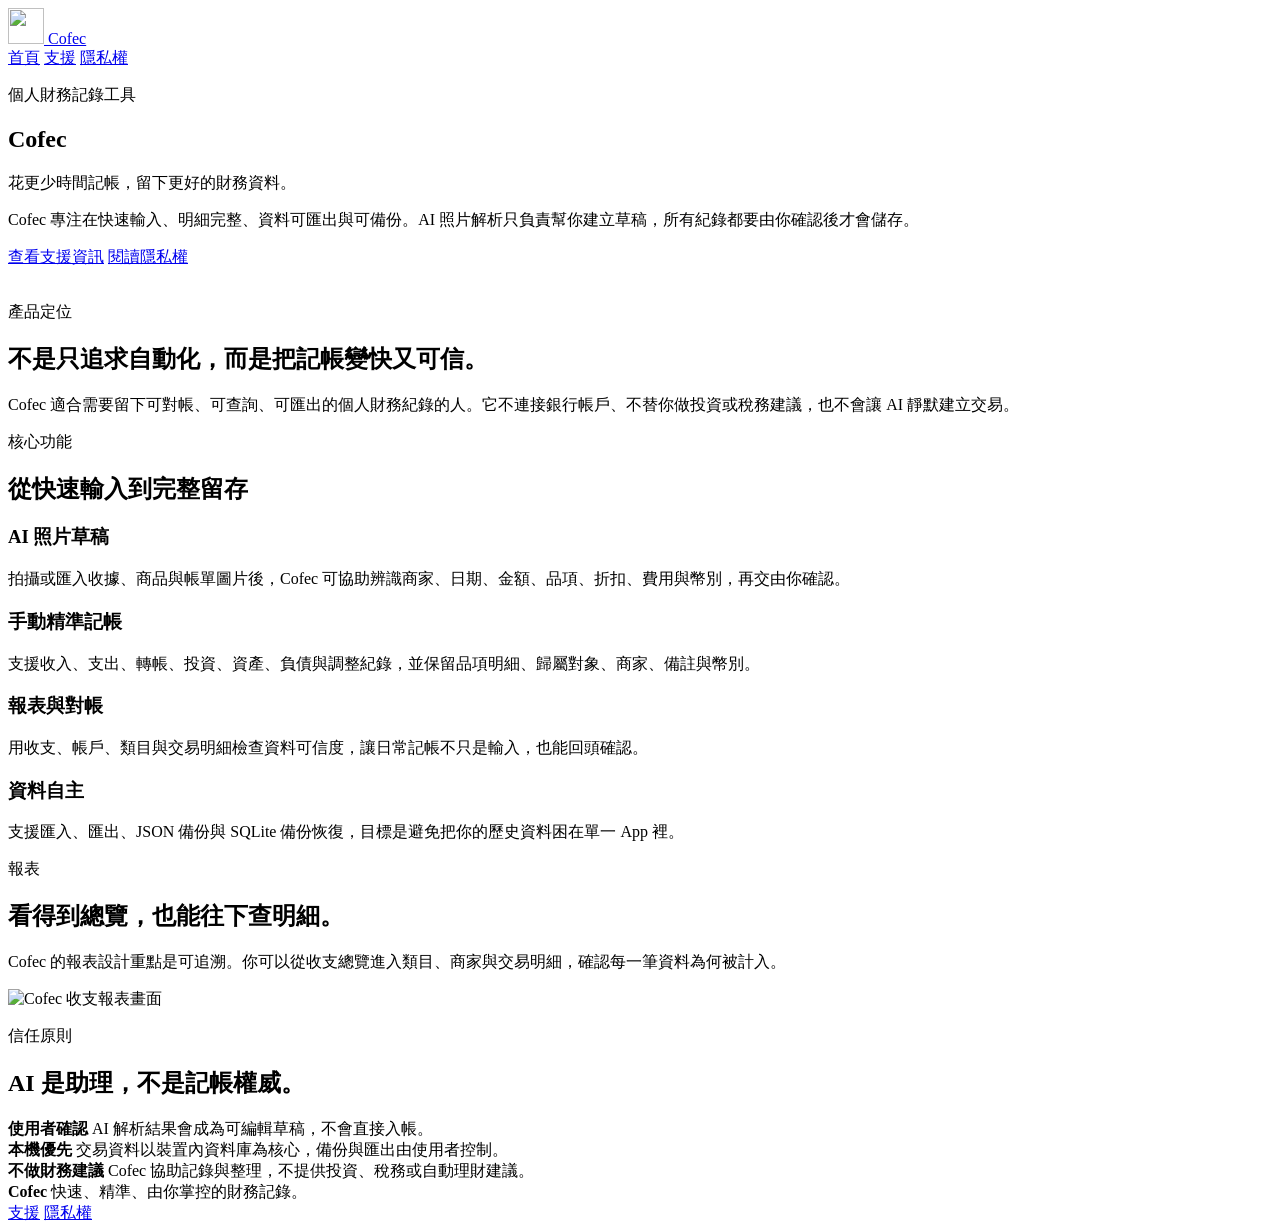
==== PublicSite/index.html @ a158b77a "Add Cofec public website pages" ====
<!doctype html>
<html lang="zh-Hant">
<head>
  <meta charset="utf-8">
  <meta name="viewport" content="width=device-width, initial-scale=1">
  <title>Cofec - 快速、精準、由你掌控的財務記錄</title>
  <meta name="description" content="Cofec 是一款快速、精準、使用者可控的個人財務記錄工具，支援手動記帳、AI 照片草稿、匯入匯出、備份與報表。">
  <meta property="og:title" content="Cofec">
  <meta property="og:description" content="花更少時間記帳，留下更好的財務資料。">
  <meta property="og:type" content="website">
  <meta property="og:image" content="assets/images/cofec-icon.png">
  <link rel="icon" href="assets/images/cofec-icon.png">
  <link rel="stylesheet" href="assets/styles.css">
</head>
<body>
  <header class="site-header">
    <a class="brand" href="index.html" aria-label="Cofec 首頁">
      <img src="assets/images/cofec-icon.png" alt="" width="36" height="36">
      <span>Cofec</span>
    </a>
    <nav class="site-nav" aria-label="主要導覽">
      <a href="index.html" aria-current="page">首頁</a>
      <a href="support.html">支援</a>
      <a href="privacy.html">隱私權</a>
    </nav>
  </header>

  <main>
    <section class="hero marketing-hero">
      <div class="hero-copy">
        <p class="eyebrow">個人財務記錄工具</p>
        <h1>Cofec</h1>
        <p class="hero-line">花更少時間記帳，留下更好的財務資料。</p>
        <p class="hero-detail">
          Cofec 專注在快速輸入、明細完整、資料可匯出與可備份。AI 照片解析只負責幫你建立草稿，所有紀錄都要由你確認後才會儲存。
        </p>
        <div class="hero-actions" aria-label="主要動作">
          <a class="button primary" href="support.html">查看支援資訊</a>
          <a class="button secondary" href="privacy.html">閱讀隱私權</a>
        </div>
      </div>
      <div class="hero-visual" aria-hidden="true">
        <img class="phone phone-main" src="assets/images/quick-entry.jpg" alt="">
        <img class="phone phone-back" src="assets/images/reports-overview.jpg" alt="">
      </div>
    </section>

    <section class="band intro-band">
      <div class="section-inner intro-grid">
        <div>
          <p class="eyebrow">產品定位</p>
          <h2>不是只追求自動化，而是把記帳變快又可信。</h2>
        </div>
        <p>
          Cofec 適合需要留下可對帳、可查詢、可匯出的個人財務紀錄的人。它不連接銀行帳戶、不替你做投資或稅務建議，也不會讓 AI 靜默建立交易。
        </p>
      </div>
    </section>

    <section class="section">
      <div class="section-inner">
        <p class="eyebrow">核心功能</p>
        <h2>從快速輸入到完整留存</h2>
        <div class="feature-grid">
          <article class="feature-card">
            <h3>AI 照片草稿</h3>
            <p>拍攝或匯入收據、商品與帳單圖片後，Cofec 可協助辨識商家、日期、金額、品項、折扣、費用與幣別，再交由你確認。</p>
          </article>
          <article class="feature-card">
            <h3>手動精準記帳</h3>
            <p>支援收入、支出、轉帳、投資、資產、負債與調整紀錄，並保留品項明細、歸屬對象、商家、備註與幣別。</p>
          </article>
          <article class="feature-card">
            <h3>報表與對帳</h3>
            <p>用收支、帳戶、類目與交易明細檢查資料可信度，讓日常記帳不只是輸入，也能回頭確認。</p>
          </article>
          <article class="feature-card">
            <h3>資料自主</h3>
            <p>支援匯入、匯出、JSON 備份與 SQLite 備份恢復，目標是避免把你的歷史資料困在單一 App 裡。</p>
          </article>
        </div>
      </div>
    </section>

    <section class="band image-band">
      <div class="section-inner split-proof">
        <div>
          <p class="eyebrow">報表</p>
          <h2>看得到總覽，也能往下查明細。</h2>
          <p>
            Cofec 的報表設計重點是可追溯。你可以從收支總覽進入類目、商家與交易明細，確認每一筆資料為何被計入。
          </p>
        </div>
        <img class="report-shot" src="assets/images/cashflow-report.jpg" alt="Cofec 收支報表畫面">
      </div>
    </section>

    <section class="section">
      <div class="section-inner">
        <p class="eyebrow">信任原則</p>
        <h2>AI 是助理，不是記帳權威。</h2>
        <div class="principle-list">
          <div>
            <strong>使用者確認</strong>
            <span>AI 解析結果會成為可編輯草稿，不會直接入帳。</span>
          </div>
          <div>
            <strong>本機優先</strong>
            <span>交易資料以裝置內資料庫為核心，備份與匯出由使用者控制。</span>
          </div>
          <div>
            <strong>不做財務建議</strong>
            <span>Cofec 協助記錄與整理，不提供投資、稅務或自動理財建議。</span>
          </div>
        </div>
      </div>
    </section>
  </main>

  <footer class="site-footer">
    <div>
      <strong>Cofec</strong>
      <span>快速、精準、由你掌控的財務記錄。</span>
    </div>
    <nav aria-label="頁尾導覽">
      <a href="support.html">支援</a>
      <a href="privacy.html">隱私權</a>
    </nav>
  </footer>
</body>
</html>
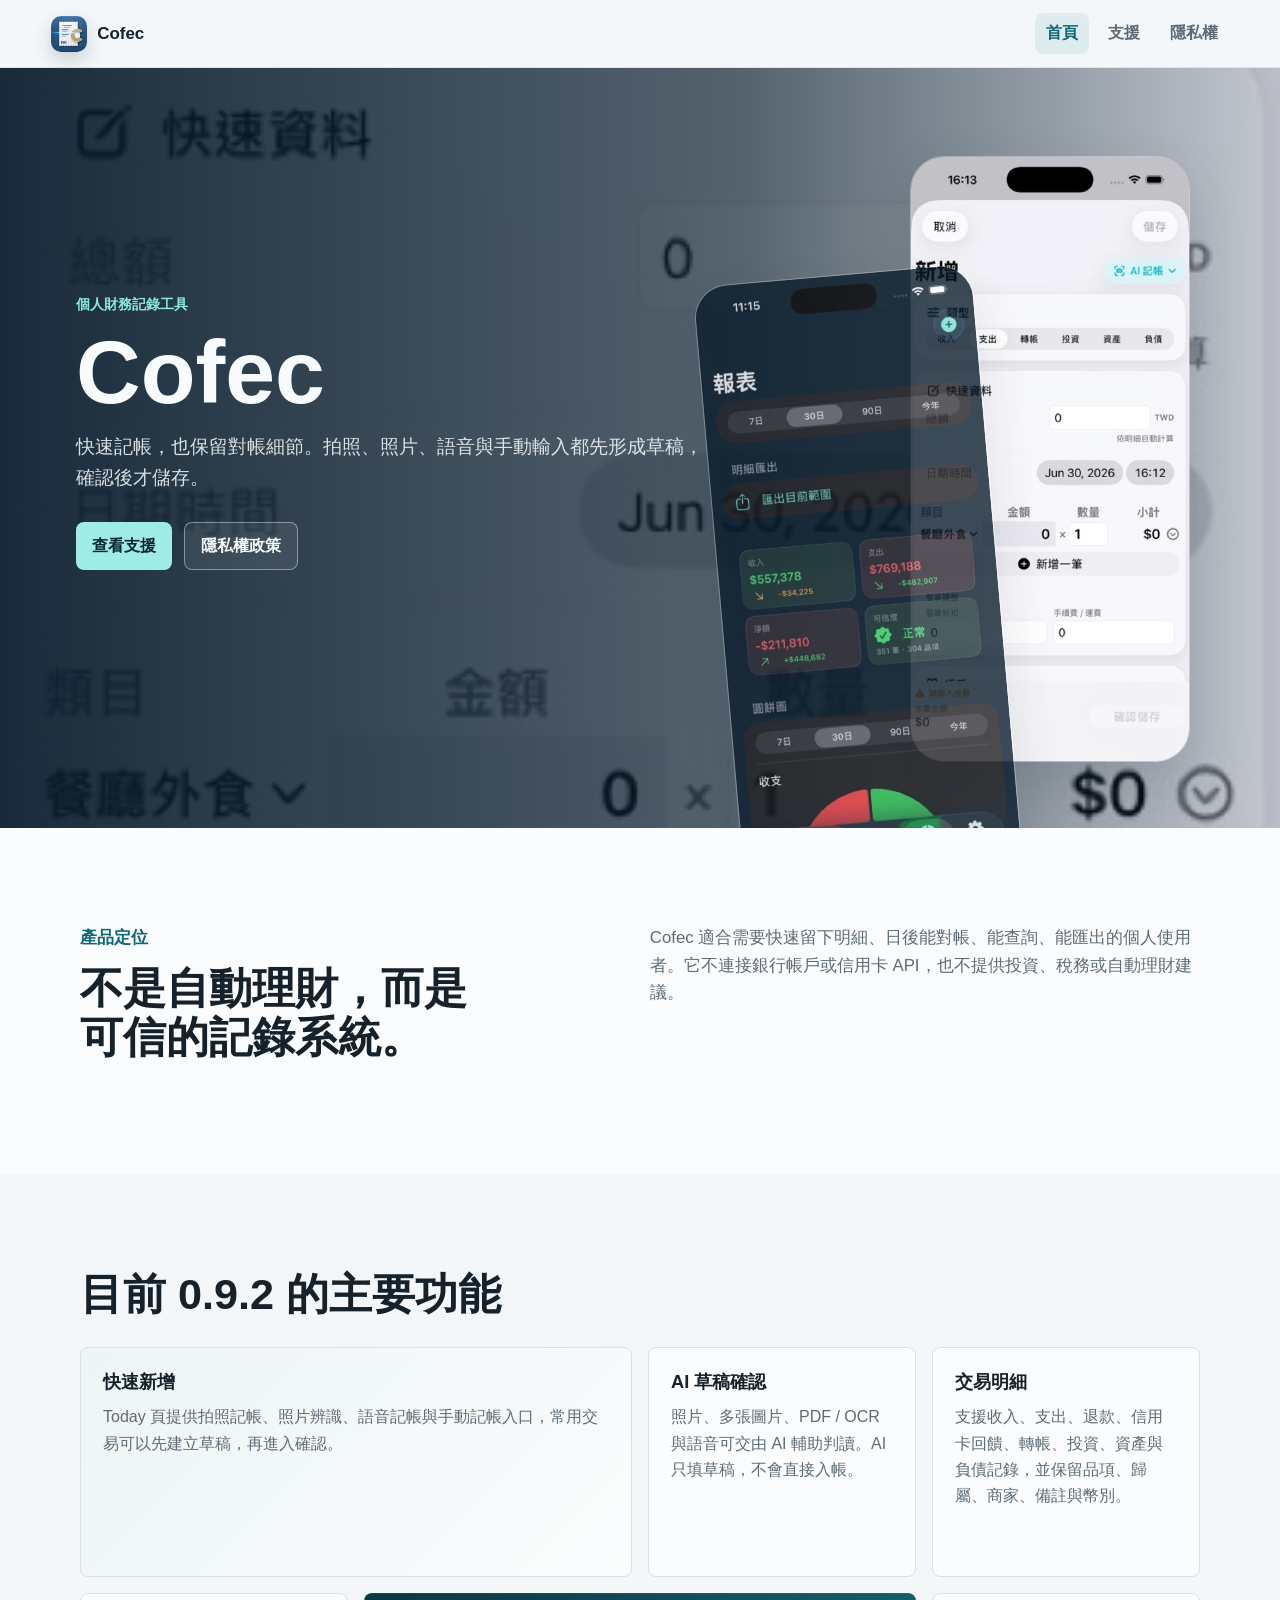
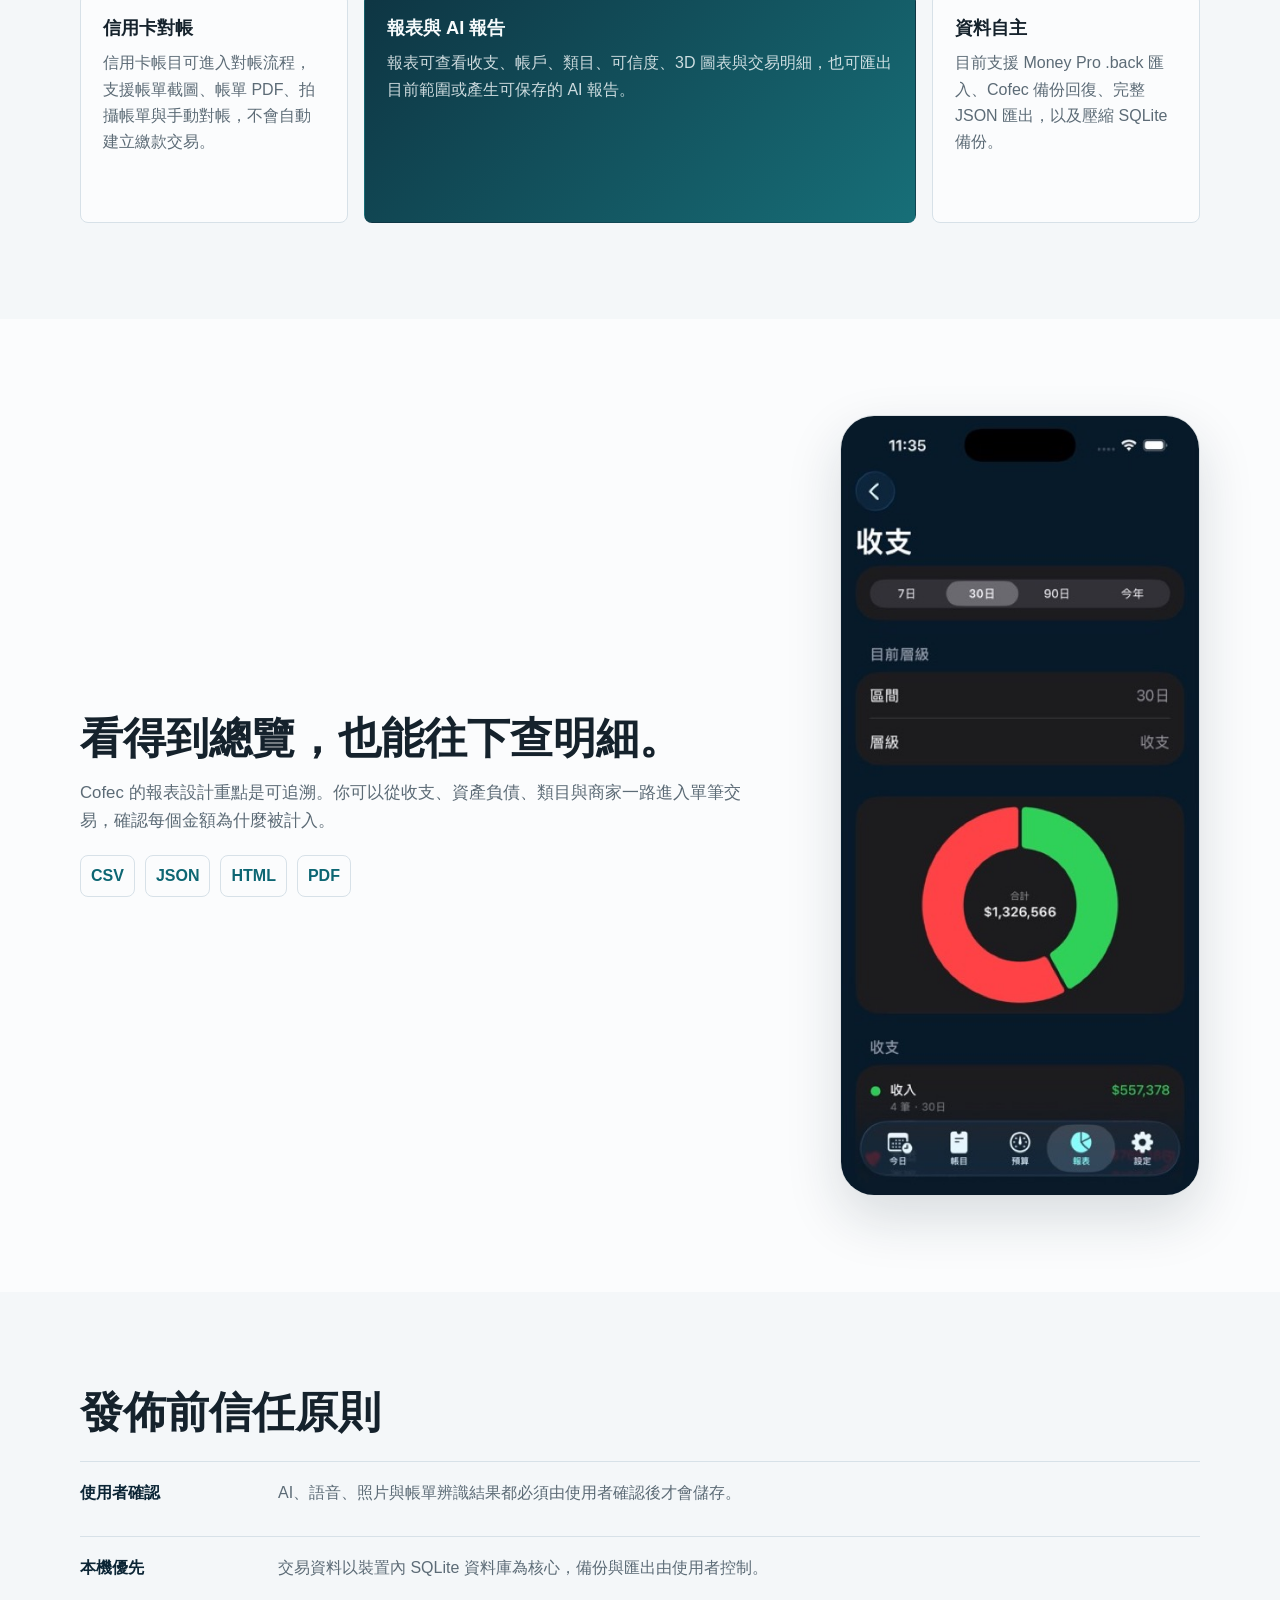
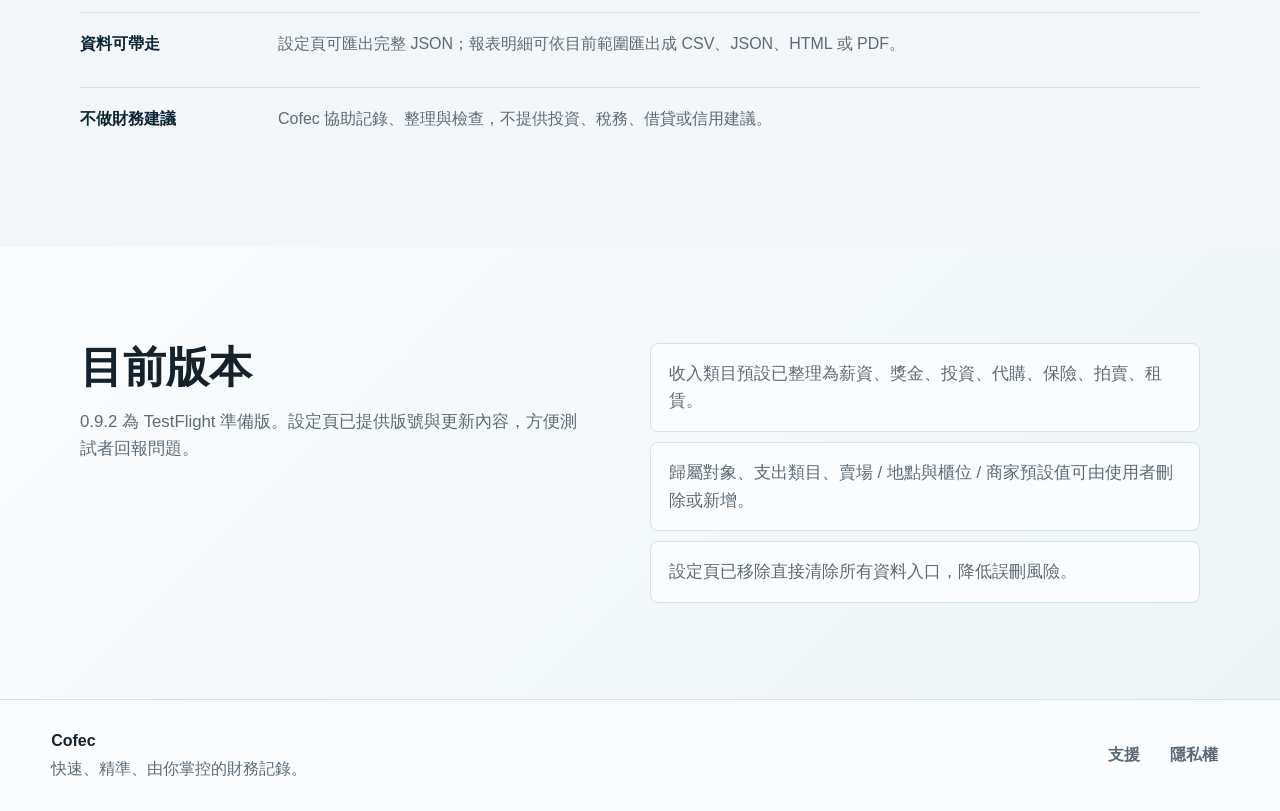
==== commit c900a1a3: "Align Cofec public site with app" ====
--- a/PublicSite/index.html
+++ b/PublicSite/index.html
@@ -3,12 +3,15 @@
 <head>
   <meta charset="utf-8">
   <meta name="viewport" content="width=device-width, initial-scale=1">
-  <title>Cofec - 快速、精準、由你掌控的財務記錄</title>
-  <meta name="description" content="Cofec 是一款快速、精準、使用者可控的個人財務記錄工具，支援手動記帳、AI 照片草稿、匯入匯出、備份與報表。">
+  <title>Cofec - 快速、精準、可對帳的個人財務記錄</title>
+  <meta name="description" content="Cofec 是一款本機優先的個人財務記錄工具，支援拍照記帳、照片辨識、語音記帳、手動記帳、信用卡對帳、報表、備份與資料匯出。">
+  <meta name="theme-color" content="#0b2535">
   <meta property="og:title" content="Cofec">
-  <meta property="og:description" content="花更少時間記帳，留下更好的財務資料。">
+  <meta property="og:description" content="快速記帳，也保留對帳細節。">
   <meta property="og:type" content="website">
-  <meta property="og:image" content="assets/images/cofec-icon.png">
+  <meta property="og:url" content="https://fox3nova.github.io/Cofec/">
+  <meta property="og:image" content="https://fox3nova.github.io/Cofec/assets/images/cofec-icon.png">
+  <link rel="canonical" href="https://fox3nova.github.io/Cofec/">
   <link rel="icon" href="assets/images/cofec-icon.png">
   <link rel="stylesheet" href="assets/styles.css">
 </head>
@@ -30,13 +33,10 @@
       <div class="hero-copy">
         <p class="eyebrow">個人財務記錄工具</p>
         <h1>Cofec</h1>
-        <p class="hero-line">花更少時間記帳，留下更好的財務資料。</p>
-        <p class="hero-detail">
-          Cofec 專注在快速輸入、明細完整、資料可匯出與可備份。AI 照片解析只負責幫你建立草稿，所有紀錄都要由你確認後才會儲存。
-        </p>
+        <p class="hero-detail">快速記帳，也保留對帳細節。拍照、照片、語音與手動輸入都先形成草稿，確認後才儲存。</p>
         <div class="hero-actions" aria-label="主要動作">
-          <a class="button primary" href="support.html">查看支援資訊</a>
-          <a class="button secondary" href="privacy.html">閱讀隱私權</a>
+          <a class="button primary" href="support.html">查看支援</a>
+          <a class="button secondary" href="privacy.html">隱私權政策</a>
         </div>
       </div>
       <div class="hero-visual" aria-hidden="true">
@@ -49,34 +49,41 @@
       <div class="section-inner intro-grid">
         <div>
           <p class="eyebrow">產品定位</p>
-          <h2>不是只追求自動化，而是把記帳變快又可信。</h2>
+          <h2>不是自動理財，而是可信的記錄系統。</h2>
         </div>
         <p>
-          Cofec 適合需要留下可對帳、可查詢、可匯出的個人財務紀錄的人。它不連接銀行帳戶、不替你做投資或稅務建議，也不會讓 AI 靜默建立交易。
+          Cofec 適合需要快速留下明細、日後能對帳、能查詢、能匯出的個人使用者。它不連接銀行帳戶或信用卡 API，也不提供投資、稅務或自動理財建議。
         </p>
       </div>
     </section>
 
     <section class="section">
       <div class="section-inner">
-        <p class="eyebrow">核心功能</p>
-        <h2>從快速輸入到完整留存</h2>
-        <div class="feature-grid">
-          <article class="feature-card">
-            <h3>AI 照片草稿</h3>
-            <p>拍攝或匯入收據、商品與帳單圖片後，Cofec 可協助辨識商家、日期、金額、品項、折扣、費用與幣別，再交由你確認。</p>
+        <h2>目前 0.9.2 的主要功能</h2>
+        <div class="feature-grid feature-grid-asymmetric">
+          <article class="feature-card feature-card-large">
+            <h3>快速新增</h3>
+            <p>Today 頁提供拍照記帳、照片辨識、語音記帳與手動記帳入口，常用交易可以先建立草稿，再進入確認。</p>
           </article>
           <article class="feature-card">
-            <h3>手動精準記帳</h3>
-            <p>支援收入、支出、轉帳、投資、資產、負債與調整紀錄，並保留品項明細、歸屬對象、商家、備註與幣別。</p>
+            <h3>AI 草稿確認</h3>
+            <p>照片、多張圖片、PDF / OCR 與語音可交由 AI 輔助判讀。AI 只填草稿，不會直接入帳。</p>
           </article>
           <article class="feature-card">
-            <h3>報表與對帳</h3>
-            <p>用收支、帳戶、類目與交易明細檢查資料可信度，讓日常記帳不只是輸入，也能回頭確認。</p>
+            <h3>交易明細</h3>
+            <p>支援收入、支出、退款、信用卡回饋、轉帳、投資、資產與負債記錄，並保留品項、歸屬、商家、備註與幣別。</p>
+          </article>
+          <article class="feature-card">
+            <h3>信用卡對帳</h3>
+            <p>信用卡帳目可進入對帳流程，支援帳單截圖、帳單 PDF、拍攝帳單與手動對帳，不會自動建立繳款交易。</p>
+          </article>
+          <article class="feature-card feature-card-toned">
+            <h3>報表與 AI 報告</h3>
+            <p>報表可查看收支、帳戶、類目、可信度、3D 圖表與交易明細，也可匯出目前範圍或產生可保存的 AI 報告。</p>
           </article>
           <article class="feature-card">
             <h3>資料自主</h3>
-            <p>支援匯入、匯出、JSON 備份與 SQLite 備份恢復，目標是避免把你的歷史資料困在單一 App 裡。</p>
+            <p>目前支援 Money Pro .back 匯入、Cofec 備份回復、完整 JSON 匯出，以及壓縮 SQLite 備份。</p>
           </article>
         </div>
       </div>
@@ -85,33 +92,55 @@
     <section class="band image-band">
       <div class="section-inner split-proof">
         <div>
-          <p class="eyebrow">報表</p>
           <h2>看得到總覽，也能往下查明細。</h2>
           <p>
-            Cofec 的報表設計重點是可追溯。你可以從收支總覽進入類目、商家與交易明細，確認每一筆資料為何被計入。
+            Cofec 的報表設計重點是可追溯。你可以從收支、資產負債、類目與商家一路進入單筆交易，確認每個金額為什麼被計入。
           </p>
+          <div class="proof-list" aria-label="報表輸出">
+            <span>CSV</span>
+            <span>JSON</span>
+            <span>HTML</span>
+            <span>PDF</span>
+          </div>
         </div>
-        <img class="report-shot" src="assets/images/cashflow-report.jpg" alt="Cofec 收支報表畫面">
+        <img class="report-shot" src="assets/images/cashflow-report.jpg" alt="Cofec 收支報表畫面" loading="lazy">
       </div>
     </section>
 
     <section class="section">
       <div class="section-inner">
-        <p class="eyebrow">信任原則</p>
-        <h2>AI 是助理，不是記帳權威。</h2>
+        <h2>發佈前信任原則</h2>
         <div class="principle-list">
           <div>
             <strong>使用者確認</strong>
-            <span>AI 解析結果會成為可編輯草稿，不會直接入帳。</span>
+            <span>AI、語音、照片與帳單辨識結果都必須由使用者確認後才會儲存。</span>
           </div>
           <div>
             <strong>本機優先</strong>
-            <span>交易資料以裝置內資料庫為核心，備份與匯出由使用者控制。</span>
+            <span>交易資料以裝置內 SQLite 資料庫為核心，備份與匯出由使用者控制。</span>
+          </div>
+          <div>
+            <strong>資料可帶走</strong>
+            <span>設定頁可匯出完整 JSON；報表明細可依目前範圍匯出成 CSV、JSON、HTML 或 PDF。</span>
           </div>
           <div>
             <strong>不做財務建議</strong>
-            <span>Cofec 協助記錄與整理，不提供投資、稅務或自動理財建議。</span>
+            <span>Cofec 協助記錄、整理與檢查，不提供投資、稅務、借貸或信用建議。</span>
           </div>
+        </div>
+      </div>
+    </section>
+
+    <section class="band release-band">
+      <div class="section-inner release-grid">
+        <div>
+          <h2>目前版本</h2>
+          <p>0.9.2 為 TestFlight 準備版。設定頁已提供版號與更新內容，方便測試者回報問題。</p>
+        </div>
+        <div class="release-notes">
+          <p>收入類目預設已整理為薪資、獎金、投資、代購、保險、拍賣、租賃。</p>
+          <p>歸屬對象、支出類目、賣場 / 地點與櫃位 / 商家預設值可由使用者刪除或新增。</p>
+          <p>設定頁已移除直接清除所有資料入口，降低誤刪風險。</p>
         </div>
       </div>
     </section>
--- a/PublicSite/assets/styles.css
+++ b/PublicSite/assets/styles.css
@@ -0,0 +1,644 @@
+:root {
+  color-scheme: light dark;
+  --ink: #15222c;
+  --muted: #5c6b76;
+  --paper: #f4f7f9;
+  --surface: #fbfcfd;
+  --surface-soft: #edf5f5;
+  --line: #d7e1e8;
+  --accent: #1b8f9c;
+  --accent-strong: #0d6673;
+  --navy: #0b2535;
+  --hero-text: #f7fbfc;
+  --hero-muted: rgba(247, 251, 252, 0.86);
+  --shadow: 0 22px 54px rgba(20, 38, 56, 0.15);
+}
+
+* {
+  box-sizing: border-box;
+}
+
+html {
+  scroll-behavior: smooth;
+}
+
+body {
+  margin: 0;
+  font-family: -apple-system, BlinkMacSystemFont, "SF Pro Text", "Noto Sans TC", "PingFang TC", "Segoe UI", sans-serif;
+  color: var(--ink);
+  background: var(--paper);
+  line-height: 1.65;
+  letter-spacing: 0;
+}
+
+a {
+  color: inherit;
+}
+
+h1,
+h2,
+h3,
+p,
+dl {
+  margin-top: 0;
+}
+
+h1 {
+  margin-bottom: 16px;
+  font-size: clamp(3.4rem, 8vw, 5.6rem);
+  line-height: 0.98;
+  font-weight: 900;
+  text-wrap: balance;
+}
+
+h2 {
+  margin-bottom: 16px;
+  font-size: clamp(2rem, 4vw, 2.7rem);
+  line-height: 1.14;
+  font-weight: 870;
+  text-wrap: balance;
+}
+
+h3 {
+  margin-bottom: 10px;
+  font-size: 1.14rem;
+  line-height: 1.3;
+}
+
+p {
+  color: var(--muted);
+}
+
+.site-header {
+  position: sticky;
+  top: 0;
+  z-index: 20;
+  display: flex;
+  align-items: center;
+  justify-content: space-between;
+  gap: 18px;
+  min-height: 68px;
+  padding: 12px clamp(18px, 4vw, 56px);
+  border-bottom: 1px solid color-mix(in srgb, var(--line) 78%, transparent);
+  background: color-mix(in srgb, var(--paper) 90%, transparent);
+  backdrop-filter: blur(18px);
+  -webkit-backdrop-filter: blur(18px);
+}
+
+.brand {
+  display: inline-flex;
+  align-items: center;
+  gap: 10px;
+  min-width: 0;
+  color: var(--ink);
+  text-decoration: none;
+  font-weight: 850;
+  font-size: 1.06rem;
+}
+
+.brand img {
+  border-radius: 10px;
+  box-shadow: 0 8px 18px rgba(12, 34, 58, 0.18);
+}
+
+.site-nav,
+.site-footer nav {
+  display: flex;
+  align-items: center;
+  gap: 8px;
+  flex-wrap: nowrap;
+}
+
+.site-nav a,
+.site-footer a {
+  min-height: 36px;
+  padding: 7px 11px;
+  border-radius: 8px;
+  color: var(--muted);
+  text-decoration: none;
+  font-weight: 760;
+  white-space: nowrap;
+}
+
+.site-nav a:hover,
+.site-nav a[aria-current="page"],
+.site-footer a:hover {
+  color: var(--accent-strong);
+  background: color-mix(in srgb, var(--accent) 10%, transparent);
+}
+
+.hero {
+  position: relative;
+  display: grid;
+  min-height: min(760px, calc(100dvh - 68px));
+  padding: clamp(48px, 8vw, 88px) clamp(20px, 6vw, 76px);
+  overflow: hidden;
+  isolation: isolate;
+}
+
+.marketing-hero {
+  align-items: center;
+  color: var(--hero-text);
+  background:
+    linear-gradient(90deg, rgba(8, 28, 44, 0.93), rgba(8, 28, 44, 0.68) 58%, rgba(8, 28, 44, 0.22)),
+    url("images/quick-entry.jpg");
+  background-size: cover;
+  background-position: center;
+}
+
+.hero-copy {
+  position: relative;
+  z-index: 2;
+  width: min(690px, 100%);
+  padding-bottom: 32px;
+}
+
+.eyebrow {
+  margin: 0 0 12px;
+  color: var(--accent-strong);
+  font-size: 0.86rem;
+  font-weight: 850;
+  text-transform: uppercase;
+}
+
+.marketing-hero .eyebrow {
+  color: #8ce8de;
+}
+
+.hero-detail {
+  width: min(630px, 100%);
+  margin-bottom: 28px;
+  color: var(--hero-muted);
+  font-size: clamp(1.02rem, 2vw, 1.16rem);
+}
+
+.hero-actions {
+  display: flex;
+  gap: 12px;
+  flex-wrap: wrap;
+}
+
+.button {
+  display: inline-flex;
+  align-items: center;
+  justify-content: center;
+  min-height: 44px;
+  padding: 10px 16px;
+  border-radius: 8px;
+  text-decoration: none;
+  font-weight: 830;
+  white-space: nowrap;
+  transition: color 180ms ease, background-color 180ms ease, border-color 180ms ease, transform 180ms ease;
+}
+
+.button:hover {
+  transform: translateY(-1px);
+}
+
+.button:active {
+  transform: translateY(1px);
+}
+
+.button.primary {
+  color: #082631;
+  background: #9eece3;
+}
+
+.button.secondary {
+  color: var(--hero-text);
+  border: 1px solid rgba(247, 251, 252, 0.42);
+  background: rgba(247, 251, 252, 0.08);
+}
+
+.hero-visual {
+  position: absolute;
+  inset: 0;
+  z-index: 1;
+  pointer-events: none;
+}
+
+.phone {
+  position: absolute;
+  width: min(31vw, 280px);
+  max-height: 72vh;
+  object-fit: cover;
+  border: 1px solid rgba(247, 251, 252, 0.34);
+  border-radius: 34px;
+  box-shadow: var(--shadow);
+}
+
+.phone-main {
+  right: clamp(28px, 7vw, 112px);
+  top: 88px;
+}
+
+.phone-back {
+  right: clamp(172px, 22vw, 360px);
+  bottom: -52px;
+  opacity: 0.78;
+  transform: rotate(-5deg);
+}
+
+.section,
+.band {
+  padding: clamp(54px, 8vw, 96px) clamp(20px, 6vw, 76px);
+}
+
+.band {
+  background: var(--surface);
+}
+
+.section-inner {
+  width: min(1120px, 100%);
+  margin: 0 auto;
+}
+
+.intro-grid,
+.release-grid {
+  display: grid;
+  grid-template-columns: minmax(0, 0.95fr) minmax(0, 1.05fr);
+  gap: clamp(26px, 6vw, 72px);
+  align-items: start;
+}
+
+.intro-grid p,
+.image-band p,
+.release-grid p {
+  font-size: 1.05rem;
+}
+
+.feature-grid {
+  display: grid;
+  grid-template-columns: repeat(4, minmax(0, 1fr));
+  gap: 16px;
+  margin-top: 28px;
+}
+
+.feature-card {
+  min-height: 230px;
+  padding: 22px;
+  border: 1px solid var(--line);
+  border-radius: 8px;
+  background: var(--surface);
+}
+
+.feature-card-large {
+  grid-column: span 2;
+  background: linear-gradient(135deg, var(--surface-soft), var(--surface));
+}
+
+.feature-card-toned {
+  grid-column: span 2;
+  color: var(--hero-text);
+  border-color: transparent;
+  background: linear-gradient(135deg, #0e3543, #176f78);
+}
+
+.feature-card-toned p {
+  color: rgba(247, 251, 252, 0.82);
+}
+
+.split-proof {
+  display: grid;
+  grid-template-columns: minmax(0, 1fr) minmax(260px, 360px);
+  gap: clamp(28px, 8vw, 88px);
+  align-items: center;
+}
+
+.report-shot {
+  width: min(360px, 100%);
+  justify-self: center;
+  border: 1px solid rgba(13, 35, 51, 0.12);
+  border-radius: 34px;
+  box-shadow: var(--shadow);
+}
+
+.proof-list {
+  display: flex;
+  gap: 10px;
+  flex-wrap: wrap;
+  margin-top: 20px;
+}
+
+.proof-list span {
+  padding: 7px 10px;
+  border: 1px solid var(--line);
+  border-radius: 8px;
+  color: var(--accent-strong);
+  background: var(--surface);
+  font-weight: 820;
+}
+
+.principle-list {
+  display: grid;
+  gap: 12px;
+  margin-top: 24px;
+}
+
+.principle-list div {
+  display: grid;
+  grid-template-columns: 180px minmax(0, 1fr);
+  gap: 18px;
+  padding: 18px 0;
+  border-top: 1px solid var(--line);
+}
+
+.principle-list strong {
+  color: var(--navy);
+}
+
+.principle-list span {
+  color: var(--muted);
+}
+
+.release-band {
+  background: linear-gradient(135deg, var(--surface), var(--surface-soft));
+}
+
+.release-notes {
+  display: grid;
+  gap: 10px;
+}
+
+.release-notes p {
+  margin-bottom: 0;
+  padding: 16px 18px;
+  border: 1px solid var(--line);
+  border-radius: 8px;
+  background: var(--surface);
+}
+
+.page-hero {
+  padding: clamp(58px, 9vw, 108px) clamp(20px, 6vw, 76px);
+  color: var(--hero-text);
+  background: var(--navy);
+}
+
+.support-hero {
+  background:
+    linear-gradient(90deg, rgba(11, 37, 53, 0.94), rgba(11, 37, 53, 0.72)),
+    url("images/reports-overview.jpg") center / cover;
+}
+
+.privacy-hero {
+  background:
+    linear-gradient(90deg, rgba(11, 37, 53, 0.94), rgba(20, 68, 74, 0.72)),
+    url("images/cashflow-report.jpg") center / cover;
+}
+
+.page-hero-inner {
+  width: min(860px, 100%);
+}
+
+.page-hero h1 {
+  font-size: clamp(2.8rem, 6vw, 3.8rem);
+}
+
+.page-hero p {
+  max-width: 760px;
+  color: var(--hero-muted);
+  font-size: 1.06rem;
+}
+
+.support-layout {
+  display: grid;
+  grid-template-columns: minmax(230px, 320px) minmax(0, 1fr);
+  gap: clamp(24px, 5vw, 64px);
+  align-items: start;
+}
+
+.support-summary {
+  position: sticky;
+  top: 92px;
+  padding: 20px;
+  border: 1px solid var(--line);
+  border-radius: 8px;
+  background: var(--surface);
+}
+
+.support-summary h2 {
+  margin-bottom: 14px;
+  font-size: 1.25rem;
+}
+
+.status-list {
+  display: grid;
+  gap: 13px;
+  margin-bottom: 16px;
+}
+
+.status-list div {
+  display: grid;
+  gap: 3px;
+}
+
+.status-list dt {
+  color: var(--ink);
+  font-weight: 820;
+}
+
+.status-list dd {
+  margin: 0;
+  color: var(--muted);
+}
+
+.text-link {
+  color: var(--accent-strong);
+  font-weight: 820;
+}
+
+.faq-list {
+  display: grid;
+  gap: 16px;
+}
+
+.faq-list article,
+.legal-copy article {
+  padding: 24px 0;
+  border-top: 1px solid var(--line);
+}
+
+.faq-list article:first-child,
+.legal-copy article:first-child {
+  padding-top: 0;
+  border-top: 0;
+}
+
+.faq-list h2,
+.legal-copy h2 {
+  margin-bottom: 8px;
+  font-size: 1.35rem;
+}
+
+.legal-section {
+  background: var(--surface);
+}
+
+.legal-copy {
+  width: min(900px, 100%);
+}
+
+.site-footer {
+  display: flex;
+  align-items: center;
+  justify-content: space-between;
+  gap: 18px;
+  padding: 28px clamp(18px, 4vw, 56px);
+  border-top: 1px solid var(--line);
+  background: var(--surface);
+  color: var(--muted);
+}
+
+.site-footer div {
+  display: grid;
+  gap: 2px;
+}
+
+.site-footer strong {
+  color: var(--ink);
+}
+
+@media (prefers-color-scheme: dark) {
+  :root {
+    --ink: #edf5f7;
+    --muted: #a9bac4;
+    --paper: #101820;
+    --surface: #15222c;
+    --surface-soft: #18333a;
+    --line: #28424e;
+    --accent: #61cfc7;
+    --accent-strong: #8ce8de;
+    --navy: #101820;
+    --shadow: 0 22px 54px rgba(2, 8, 12, 0.34);
+  }
+
+  .marketing-hero {
+    background:
+      linear-gradient(90deg, rgba(8, 22, 29, 0.94), rgba(8, 22, 29, 0.72) 58%, rgba(8, 22, 29, 0.28)),
+      url("images/quick-entry.jpg");
+    background-size: cover;
+    background-position: center;
+  }
+
+  .button.primary {
+    color: #082631;
+    background: #8ce8de;
+  }
+
+  .feature-card-toned {
+    background: linear-gradient(135deg, #123944, #1d7b82);
+  }
+
+  .principle-list strong {
+    color: var(--ink);
+  }
+
+  .report-shot,
+  .phone {
+    border-color: rgba(247, 251, 252, 0.18);
+  }
+}
+
+@media (prefers-reduced-motion: reduce) {
+  html {
+    scroll-behavior: auto;
+  }
+
+  *,
+  *::before,
+  *::after {
+    transition-duration: 0.001ms !important;
+    animation-duration: 0.001ms !important;
+    animation-iteration-count: 1 !important;
+  }
+}
+
+@media (max-width: 920px) {
+  .hero {
+    min-height: auto;
+    padding-bottom: 280px;
+  }
+
+  .phone {
+    width: 190px;
+  }
+
+  .phone-main {
+    right: 28px;
+    top: auto;
+    bottom: -16px;
+  }
+
+  .phone-back {
+    right: 160px;
+    bottom: -34px;
+  }
+
+  .intro-grid,
+  .release-grid,
+  .split-proof,
+  .support-layout {
+    grid-template-columns: 1fr;
+  }
+
+  .feature-grid {
+    grid-template-columns: repeat(2, minmax(0, 1fr));
+  }
+
+  .feature-card-large,
+  .feature-card-toned {
+    grid-column: auto;
+  }
+
+  .support-summary {
+    position: static;
+  }
+}
+
+@media (max-width: 620px) {
+  .site-header,
+  .site-footer {
+    align-items: flex-start;
+    flex-direction: column;
+  }
+
+  .site-nav {
+    width: 100%;
+  }
+
+  .site-nav a {
+    flex: 1 1 auto;
+    text-align: center;
+  }
+
+  .hero {
+    padding-top: 42px;
+    padding-bottom: 230px;
+  }
+
+  .feature-grid {
+    grid-template-columns: 1fr;
+  }
+
+  .feature-card {
+    min-height: auto;
+  }
+
+  .phone {
+    width: 150px;
+    border-radius: 24px;
+  }
+
+  .phone-main {
+    right: 20px;
+  }
+
+  .phone-back {
+    right: 126px;
+  }
+
+  .principle-list div {
+    grid-template-columns: 1fr;
+    gap: 4px;
+  }
+}
